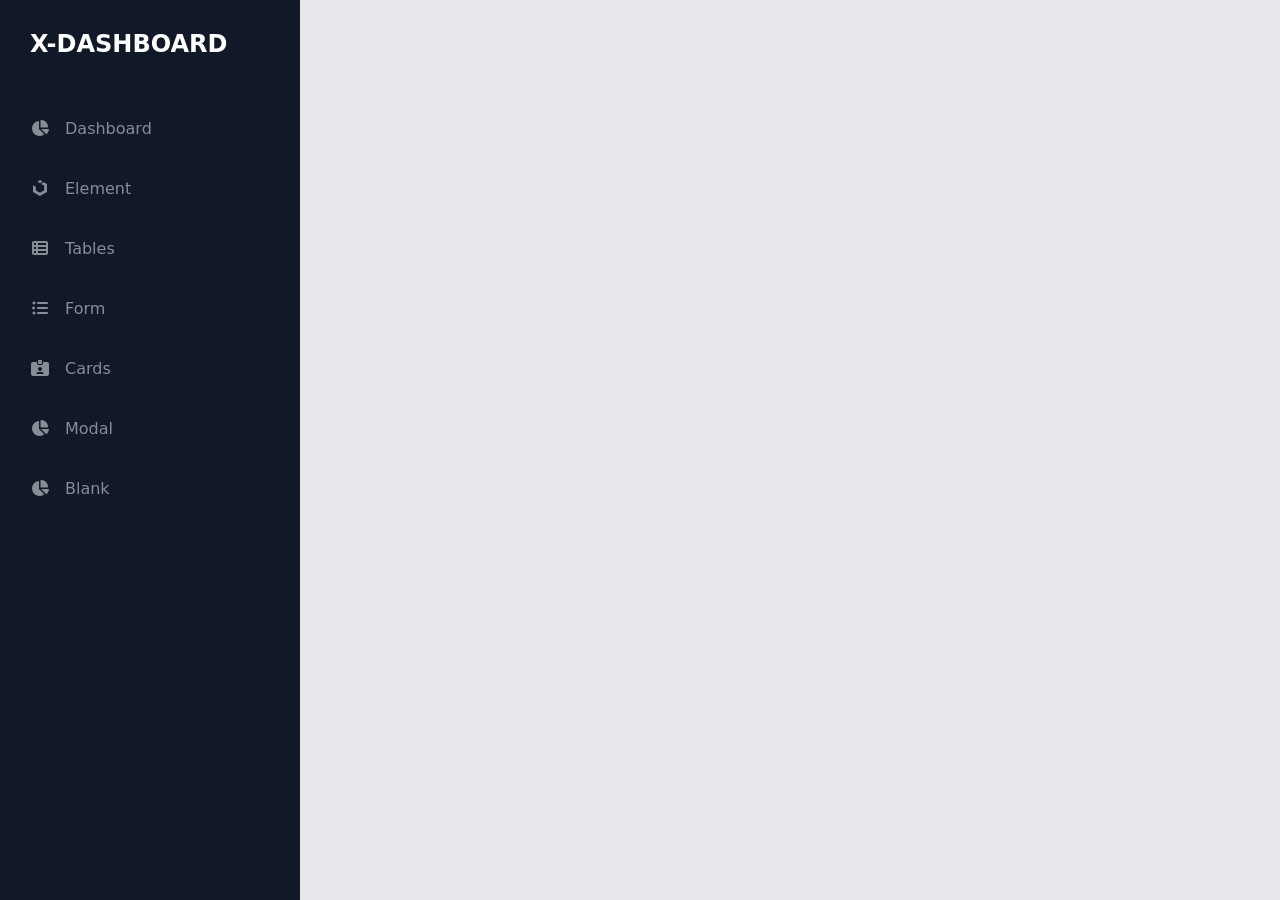
==== images/index.html @ c93c06ad "dashboard layout" ====
<!DOCTYPE html>
<html lang="en">
<head>
    <meta charset="UTF-8">
    <meta name="viewport" content="width=device-width, initial-scale=1.0">
    <title>Dashboard</title>
    <link rel="stylesheet" href="style.css">
    <link rel="stylesheet" href="https://cdnjs.cloudflare.com/ajax/libs/font-awesome/6.4.2/css/all.min.css" integrity="sha512-z3gLpd7yknf1YoNbCzqRKc4qyor8gaKU1qmn+CShxbuBusANI9QpRohGBreCFkKxLhei6S9CQXFEbbKuqLg0DA==" crossorigin="anonymous" referrerpolicy="no-referrer" />

</head>
<body>
    <section id="menu">
        <div class="logo">
            <!-- <img src="./hey.png" alt=""> -->
            <h1>X-DASHBOARD</h1>
        </div>
        <div class="items">
            <li><i class="fa-solid fa-chart-pie"></i><a href="#">Dashboard</a></li>
            <li><i class="fa-brands fa-uikit"></i><a href="#">Element</a></li>
            <li><i class="fa-solid fa-table-list"></i><a href="#">Tables</a></li>
            <li><i class="fa-solid fa-list-ul"></i><a href="#">Form</a></li>
            <li><i class="fa-solid fa-id-card-clip"></i><a href="#">Cards</a></li>
            <li><i class="fa-solid fa-chart-pie"></i><a href="#">Modal</a></li>
            <li><i class="fa-solid fa-chart-pie"></i><a href="#">Blank</a></li>
        </div>
    </section>
    
</body>
</html>
---- images/style.css ----
*{
    margin: 0;
    padding: 0;
    box-sizing: border-box;
    font-family: system-ui, -apple-system, BlinkMacSystemFont, 'Segoe UI', Roboto, Oxygen, Ubuntu, Cantarell, 'Open Sans', 'Helvetica Neue', sans-serif;
}

body{
    position: relative;
    width: 100%;
    background-color: #E5E7EB;
}

#menu{
    background-color: #111827;
    width: 300px;
    height: 100vh;
}

#menu .logo img{
width: 70px;
margin-right: 15px;
}

#menu .logo{
    display: flex;
    align-items: center;
    color: #ffff;
    padding: 30px 0 0 30px;
}

#menu .items{
    margin-top: 40px;
}

#menu .items li{
    list-style: none;
    padding: 15px 0;
}

#menu .items li i{
    color: rgb(134, 141, 151);
    width: 30px;
    height: 30px;
    line-height: 30px;
    text-align: center;
    margin: 0 10px 0 25px;
}

#menu .items li  a{
    text-decoration: none;
    color: rgb(134, 141, 151);
    font-family: 300px;
}
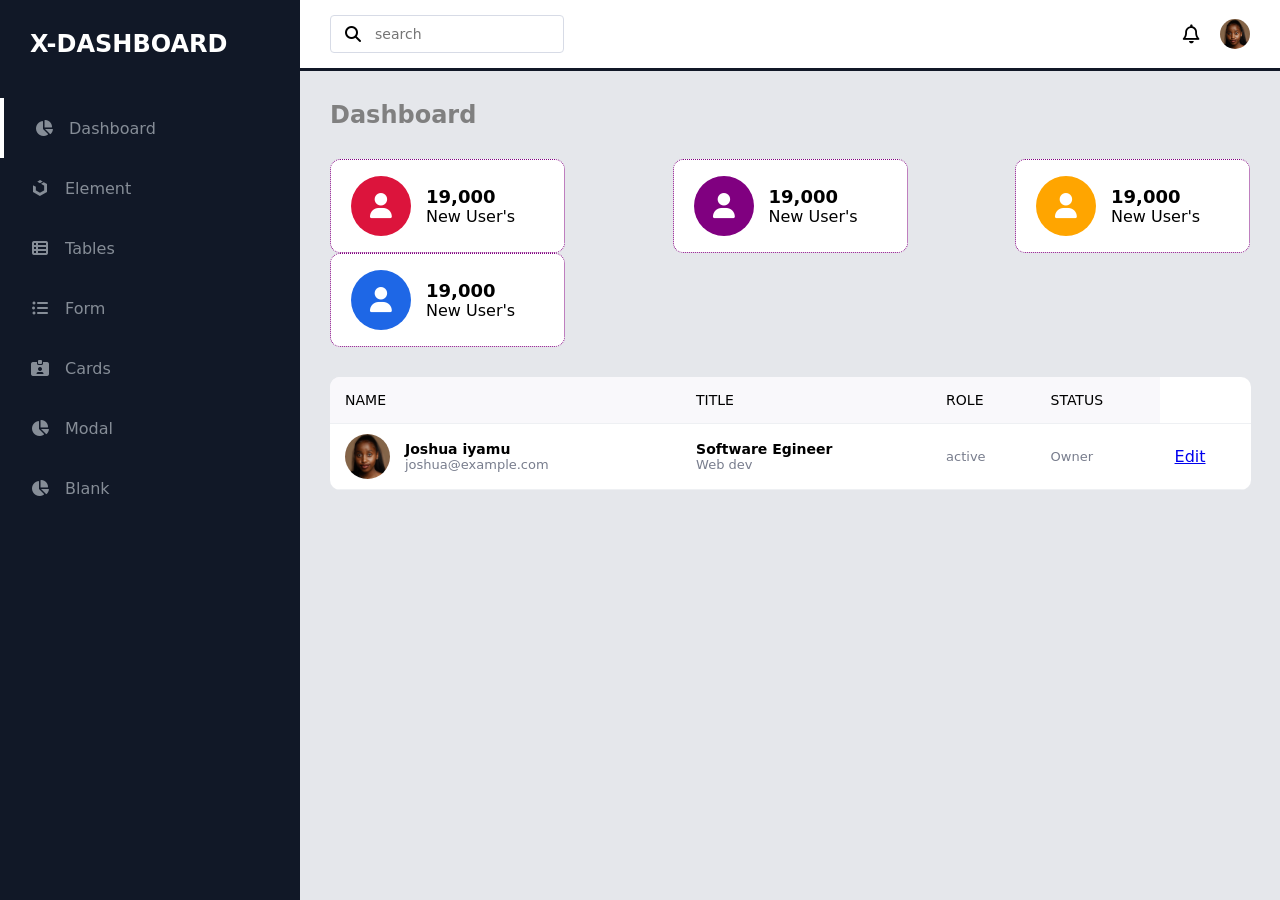
==== commit 71a486f7: "Working on the table structure of css in xdashboad" ====
--- a/images/index.html
+++ b/images/index.html
@@ -1,29 +1,119 @@
 <!DOCTYPE html>
 <html lang="en">
-<head>
-    <meta charset="UTF-8">
-    <meta name="viewport" content="width=device-width, initial-scale=1.0">
+  <head>
+    <meta charset="UTF-8" />
+    <meta name="viewport" content="width=device-width, initial-scale=1.0" />
     <title>Dashboard</title>
-    <link rel="stylesheet" href="style.css">
-    <link rel="stylesheet" href="https://cdnjs.cloudflare.com/ajax/libs/font-awesome/6.4.2/css/all.min.css" integrity="sha512-z3gLpd7yknf1YoNbCzqRKc4qyor8gaKU1qmn+CShxbuBusANI9QpRohGBreCFkKxLhei6S9CQXFEbbKuqLg0DA==" crossorigin="anonymous" referrerpolicy="no-referrer" />
+    <link rel="stylesheet" href="style.css" />
+    <link
+      rel="stylesheet"
+      href="https://cdnjs.cloudflare.com/ajax/libs/font-awesome/6.4.2/css/all.min.css"
+      integrity="sha512-z3gLpd7yknf1YoNbCzqRKc4qyor8gaKU1qmn+CShxbuBusANI9QpRohGBreCFkKxLhei6S9CQXFEbbKuqLg0DA=="
+      crossorigin="anonymous"
+      referrerpolicy="no-referrer"
+    />
+  </head>
+  <body>
+    <section id="menu">
+      <div class="logo">
+        <!-- <img src="./hey.png" alt=""> -->
+        <h1>X-DASHBOARD</h1>
+      </div>
+      <div class="items">
+        <li><i class="fa-solid fa-chart-pie"></i><a href="#">Dashboard</a></li>
+        <li><i class="fa-brands fa-uikit"></i><a href="#">Element</a></li>
+        <li><i class="fa-solid fa-table-list"></i><a href="#">Tables</a></li>
+        <li><i class="fa-solid fa-list-ul"></i><a href="#">Form</a></li>
+        <li><i class="fa-solid fa-id-card-clip"></i><a href="#">Cards</a></li>
+        <li><i class="fa-solid fa-chart-pie"></i><a href="#">Modal</a></li>
+        <li><i class="fa-solid fa-chart-pie"></i><a href="#">Blank</a></li>
+      </div>
+    </section>
 
-</head>
-<body>
-    <section id="menu">
-        <div class="logo">
-            <!-- <img src="./hey.png" alt=""> -->
-            <h1>X-DASHBOARD</h1>
+    <section id="interface">
+      <div class="navigation">
+        <div class="n1">
+          <div class="search">
+            <i class="fa-solid fa-magnifying-glass"></i>
+            <input type="text" placeholder="search" />
+          </div>
         </div>
-        <div class="items">
-            <li><i class="fa-solid fa-chart-pie"></i><a href="#">Dashboard</a></li>
-            <li><i class="fa-brands fa-uikit"></i><a href="#">Element</a></li>
-            <li><i class="fa-solid fa-table-list"></i><a href="#">Tables</a></li>
-            <li><i class="fa-solid fa-list-ul"></i><a href="#">Form</a></li>
-            <li><i class="fa-solid fa-id-card-clip"></i><a href="#">Cards</a></li>
-            <li><i class="fa-solid fa-chart-pie"></i><a href="#">Modal</a></li>
-            <li><i class="fa-solid fa-chart-pie"></i><a href="#">Blank</a></li>
+
+        <div class="profile">
+          <i class="fa-solid fa-bell"></i>
+          <img src="./profile.jpg" alt="" />
         </div>
+      </div>
+
+      <h3 class="i-name">Dashboard</h3>
+
+      <div class="values">
+        <div class="fastbox">
+          <i class="fa-solid fa-user"></i>
+          <div>
+            <h3>19,000</h3>
+            <span>New User's</span>
+          </div>
+        </div>
+        <div class="fastbox">
+          <i class="fa-solid fa-user"></i>
+          <div>
+            <h3>19,000</h3>
+            <span>New User's</span>
+          </div>
+        </div>
+        <div class="fastbox">
+          <i class="fa-solid fa-user"></i>
+          <div>
+            <h3>19,000</h3>
+            <span>New User's</span>
+          </div>
+        </div>
+        <div class="fastbox">
+          <i class="fa-solid fa-user"></i>
+          <div>
+            <h3>19,000</h3>
+            <span>New User's</span>
+          </div>
+        </div>
+      </div>
+
+      <div class="board">
+        <table width="100%">
+          <thead>
+            <tr>
+              <td>Name</td>
+              <td>Title</td>
+              <td>Role</td>
+              <td>Status</td>
+            </tr>
+          </thead>
+          <tbody>
+            <tr>
+              <td class="people">
+                <img src="./profile.jpg" alt=""/>
+                <div class="people-de">
+                  <h5>Joshua iyamu</h5>
+                  <p>joshua@example.com</p>
+                </div>
+              </td>
+
+              <td class="people-des">
+                <h5>Software Egineer</h5>
+                <p>Web dev</p>
+              </td>
+
+              <td class="active">
+                <p>active</p>
+                <td class="role">
+                    <p>Owner</p>
+                </td>
+                <td class="edit"><a href="#">Edit</a></td>
+              </td>
+            </tr>
+          </tbody>
+        </table>
+      </div>
     </section>
-    
-</body>
-</html>+  </body>
+</html>
--- a/images/style.css
+++ b/images/style.css
@@ -1,54 +1,231 @@
-*{
-    margin: 0;
-    padding: 0;
-    box-sizing: border-box;
-    font-family: system-ui, -apple-system, BlinkMacSystemFont, 'Segoe UI', Roboto, Oxygen, Ubuntu, Cantarell, 'Open Sans', 'Helvetica Neue', sans-serif;
-}
-
-body{
-    position: relative;
-    width: 100%;
-    background-color: #E5E7EB;
-}
-
-#menu{
-    background-color: #111827;
-    width: 300px;
-    height: 100vh;
-}
-
-#menu .logo img{
-width: 70px;
-margin-right: 15px;
-}
-
-#menu .logo{
+* {
+  margin: 0;
+  padding: 0;
+  box-sizing: border-box;
+  font-family: system-ui, -apple-system, BlinkMacSystemFont, "Segoe UI", Roboto,
+    Oxygen, Ubuntu, Cantarell, "Open Sans", "Helvetica Neue", sans-serif;
+}
+
+body {
+  position: relative;
+  width: 100%;
+  background-color: #e5e7eb;
+  display: flex;
+}
+
+#menu {
+  background-color: #111827;
+  width: 300px;
+  height: 100vh;
+}
+
+#menu .logo img {
+  width: 70px;
+  margin-right: 15px;
+}
+
+#menu .logo {
+  display: flex;
+  align-items: center;
+  color: #ffff;
+  padding: 30px 0 0 30px;
+}
+
+#menu .items {
+  margin-top: 40px;
+}
+
+#menu .items li {
+  list-style: none;
+  padding: 15px 0;
+}
+
+#menu .items li i {
+  color: rgb(134, 141, 151);
+  width: 30px;
+  height: 30px;
+  line-height: 30px;
+  text-align: center;
+  margin: 0 10px 0 25px;
+}
+
+#menu .items li a {
+  text-decoration: none;
+  color: rgb(134, 141, 151);
+  font-family: 300px;
+}
+
+#menu .items li:hover {
+  background-color: #253047;
+  cursor: pointer;
+}
+
+#menu .items li:nth-child(1) {
+  border-left: 4px solid #ffff;
+}
+
+#menu .items li a:hover {
+  color: #ffff;
+}
+#menu .items li i:hover {
+  color: #ffff;
+}
+
+#interface {
+  width: calc(100% - 300px);
+}
+
+#interface .navigation {
+  display: flex;
+  align-items: center;
+  justify-content: space-between;
+  padding: 15px 30px;
+  background: #fff;
+  border-bottom: 3px solid #111827;
+}
+
+#interface .navigation .search {
+  display: flex;
+  justify-content: flex-start;
+  align-items: center;
+  padding: 10px 14px;
+  border: 1px solid #d7dbe6;
+  border-radius: 4px;
+}
+#interface .navigation .search i {
+  margin-right: 14px;
+}
+#interface .navigation .search input {
+  border: none;
+  outline: none;
+  font-size: 14px;
+}
+
+#interface .navigation .profile {
+  display: flex;
+  justify-content: flex-start;
+  align-items: center;
+}
+
+#interface .navigation .profile i {
+  margin-right: 20px;
+  font-size: 19px;
+  font-weight: 400;
+}
+
+#interface .navigation .profile img {
+  width: 30px;
+  height: 30px;
+  object-fit: cover;
+  border-radius: 50px;
+}
+.i-name {
+  color: grey;
+  padding: 30px 30px 0px 30px;
+  font-size: 24px;
+  font-weight: 700;
+}
+
+.values {
+  padding: 30px 30px 0px 30px;
+  display: flex;
+  justify-content: space-between;
+  align-items: center;
+  flex-wrap: wrap;
+}
+
+.values .fastbox {
+  background-color: #fff;
+  width: 235px;
+  padding: 16px 20px;
+  border-radius: 10px;
+  display: flex;
+  justify-content: flex-start;
+  align-items: center;
+  border: 1px dotted purple;
+}
+
+.values .fastbox i {
+  font-size: 25px;
+  width: 60px;
+  height: 60px;
+  line-height: 60px;
+  border-radius: 50%;
+  text-align: center;
+  color: #fff;
+  margin-right: 15px;
+}
+
+.values .fastbox:nth-child(1) i {
+  background-color: crimson;
+}
+.values .fastbox:nth-child(2) i {
+  background-color: purple;
+}
+
+.values .fastbox:nth-child(3) i {
+  background-color: orange;
+}
+
+.values .fastbox:nth-child(4) i {
+  background-color: rgb(30, 103, 230);
+}
+
+.values .fastbox h3 {
+  font-size: 18px;
+  font-weight: 600;
+}
+
+.values .fastbox spam {
+  font-size: 18px;
+  font-weight: 600;
+}
+
+.board{
+    width: 94%;
+    margin: 30px 0px 30px 30px;
+    overflow: auto;
+    background-color: #fff;
+    border-radius: 10px;
+}
+
+.board img{
+    width: 45px;
+    height: 45px;
+    object-fit: cover;
+    border-radius: 50px;
+    margin-right: 15px;
+}
+
+.board h5{
+    font-size: 14px;
+    font-weight: 600;
+}
+.board p{
+    font-weight: 400;
+    font-size: 13px;
+    color: #787d8d;
+}
+.board .people{
     display: flex;
     align-items: center;
-    color: #ffff;
-    padding: 30px 0 0 30px;
-}
-
-#menu .items{
-    margin-top: 40px;
-}
-
-#menu .items li{
-    list-style: none;
-    padding: 15px 0;
-}
-
-#menu .items li i{
-    color: rgb(134, 141, 151);
-    width: 30px;
-    height: 30px;
-    line-height: 30px;
-    text-align: center;
-    margin: 0 10px 0 25px;
-}
-
-#menu .items li  a{
-    text-decoration: none;
-    color: rgb(134, 141, 151);
-    font-family: 300px;
+    justify-content: flex-start;
+    text-align: start;
+}
+
+table{
+    border-collapse: collapse;
+}
+tr{
+    border-bottom: 1px solid #eef0f3;
+}
+thead td{
+font-size: 14px;
+text-transform: uppercase;
+background-color: #F9F8FB;
+text-align: start;
+padding:15px;
+}
+tbody tr td{
+    padding: 10px 15px;
 }
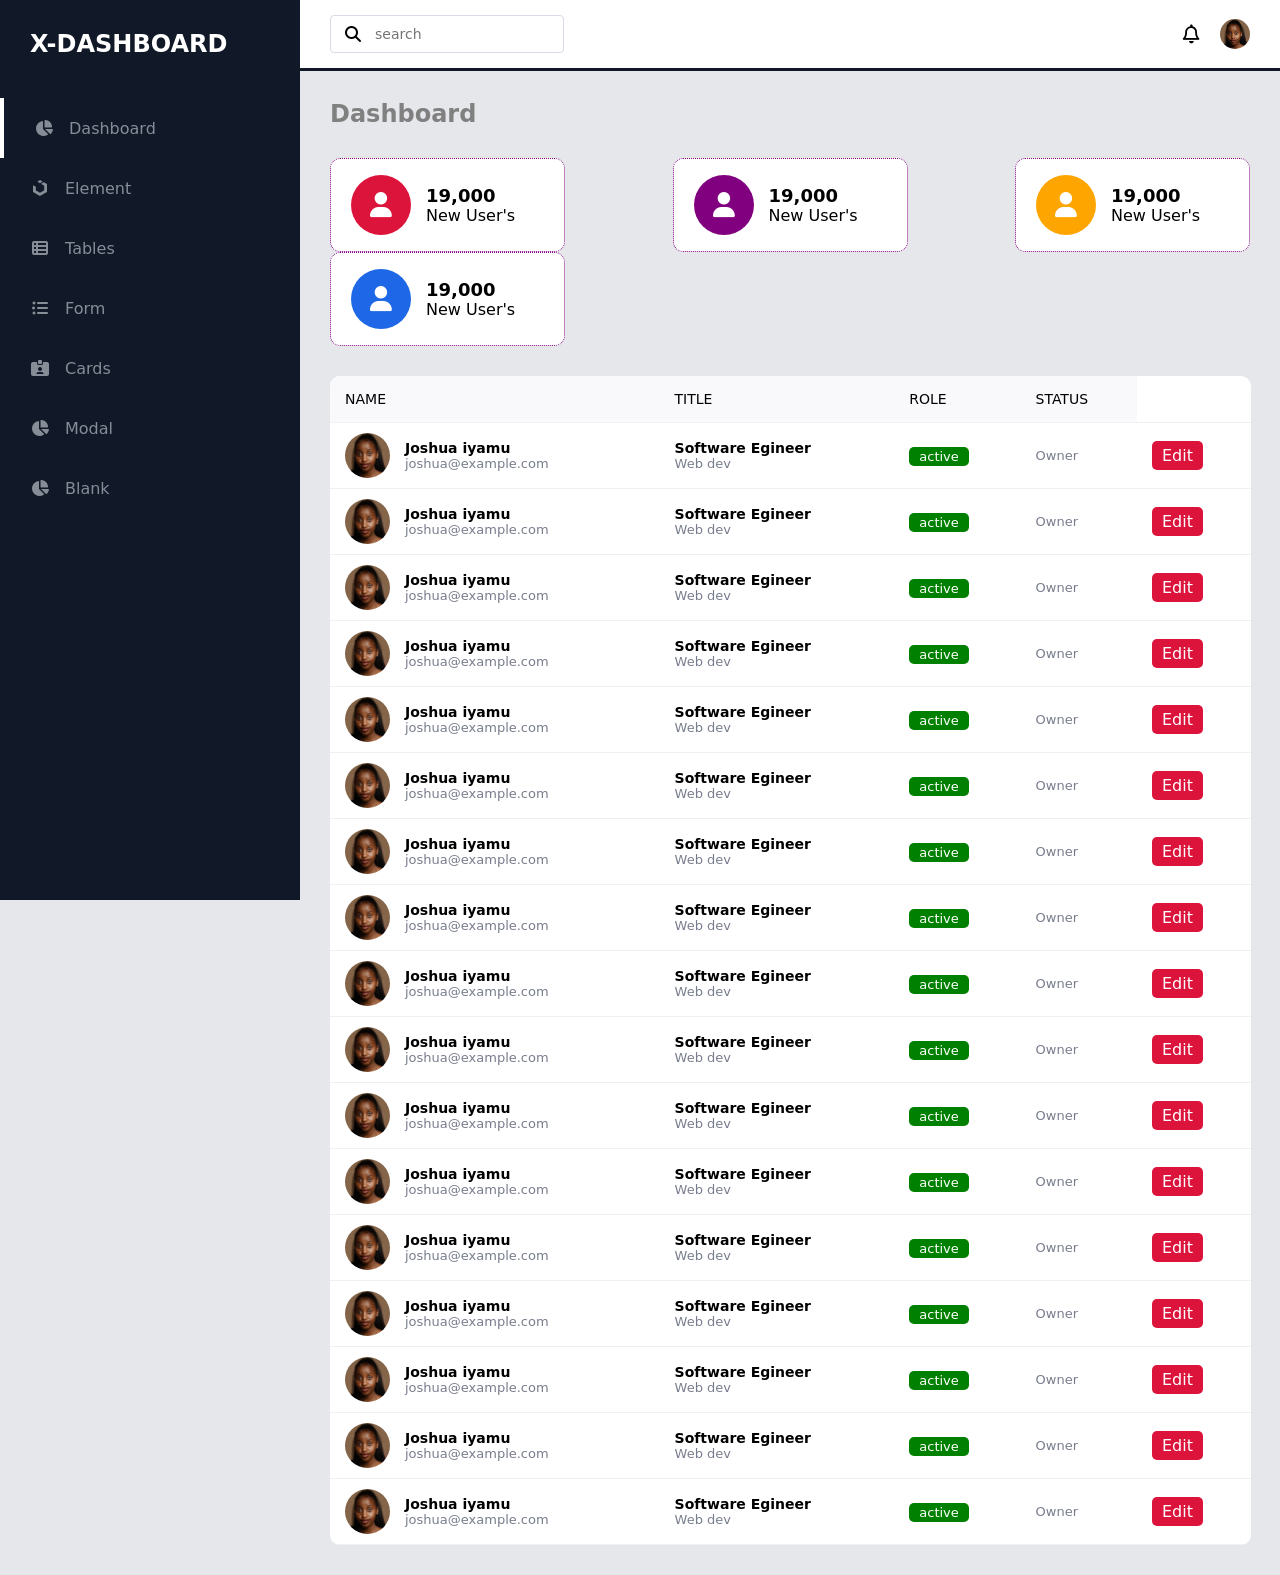
==== commit 61b15c5a: "finished css dashboard" ====
--- a/images/index.html
+++ b/images/index.html
@@ -12,6 +12,7 @@
       crossorigin="anonymous"
       referrerpolicy="no-referrer"
     />
+    <script src="https://code.jquery.com/jquery-3.7.1.min.js" ></script> 
   </head>
   <body>
     <section id="menu">
@@ -33,6 +34,9 @@
     <section id="interface">
       <div class="navigation">
         <div class="n1">
+            <div >
+                <i id="menu-btn" class="fa-solid fa-bars"></i>
+            </div>
           <div class="search">
             <i class="fa-solid fa-magnifying-glass"></i>
             <input type="text" placeholder="search" />
@@ -111,9 +115,366 @@
                 <td class="edit"><a href="#">Edit</a></td>
               </td>
             </tr>
+            <tr>
+                <td class="people">
+                  <img src="./profile.jpg" alt=""/>
+                  <div class="people-de">
+                    <h5>Joshua iyamu</h5>
+                    <p>joshua@example.com</p>
+                  </div>
+                </td>
+  
+                <td class="people-des">
+                  <h5>Software Egineer</h5>
+                  <p>Web dev</p>
+                </td>
+  
+                <td class="active">
+                  <p>active</p>
+                  <td class="role">
+                      <p>Owner</p>
+                  </td>
+                  <td class="edit"><a href="#">Edit</a></td>
+                </td>
+              </tr>
+              <tr>
+                <td class="people">
+                  <img src="./profile.jpg" alt=""/>
+                  <div class="people-de">
+                    <h5>Joshua iyamu</h5>
+                    <p>joshua@example.com</p>
+                  </div>
+                </td>
+  
+                <td class="people-des">
+                  <h5>Software Egineer</h5>
+                  <p>Web dev</p>
+                </td>
+  
+                <td class="active">
+                  <p>active</p>
+                  <td class="role">
+                      <p>Owner</p>
+                  </td>
+                  <td class="edit"><a href="#">Edit</a></td>
+                </td>
+              </tr>
+              <tr>
+                <td class="people">
+                  <img src="./profile.jpg" alt=""/>
+                  <div class="people-de">
+                    <h5>Joshua iyamu</h5>
+                    <p>joshua@example.com</p>
+                  </div>
+                </td>
+  
+                <td class="people-des">
+                  <h5>Software Egineer</h5>
+                  <p>Web dev</p>
+                </td>
+  
+                <td class="active">
+                  <p>active</p>
+                  <td class="role">
+                      <p>Owner</p>
+                  </td>
+                  <td class="edit"><a href="#">Edit</a></td>
+                </td>
+              </tr>
+              <tr>
+                <td class="people">
+                  <img src="./profile.jpg" alt=""/>
+                  <div class="people-de">
+                    <h5>Joshua iyamu</h5>
+                    <p>joshua@example.com</p>
+                  </div>
+                </td>
+  
+                <td class="people-des">
+                  <h5>Software Egineer</h5>
+                  <p>Web dev</p>
+                </td>
+  
+                <td class="active">
+                  <p>active</p>
+                  <td class="role">
+                      <p>Owner</p>
+                  </td>
+                  <td class="edit"><a href="#">Edit</a></td>
+                </td>
+              </tr>
+              <tr>
+                <td class="people">
+                  <img src="./profile.jpg" alt=""/>
+                  <div class="people-de">
+                    <h5>Joshua iyamu</h5>
+                    <p>joshua@example.com</p>
+                  </div>
+                </td>
+  
+                <td class="people-des">
+                  <h5>Software Egineer</h5>
+                  <p>Web dev</p>
+                </td>
+  
+                <td class="active">
+                  <p>active</p>
+                  <td class="role">
+                      <p>Owner</p>
+                  </td>
+                  <td class="edit"><a href="#">Edit</a></td>
+                </td>
+              </tr>
+              <tr>
+                <td class="people">
+                  <img src="./profile.jpg" alt=""/>
+                  <div class="people-de">
+                    <h5>Joshua iyamu</h5>
+                    <p>joshua@example.com</p>
+                  </div>
+                </td>
+  
+                <td class="people-des">
+                  <h5>Software Egineer</h5>
+                  <p>Web dev</p>
+                </td>
+  
+                <td class="active">
+                  <p>active</p>
+                  <td class="role">
+                      <p>Owner</p>
+                  </td>
+                  <td class="edit"><a href="#">Edit</a></td>
+                </td>
+              </tr>
+              <tr>
+                <td class="people">
+                  <img src="./profile.jpg" alt=""/>
+                  <div class="people-de">
+                    <h5>Joshua iyamu</h5>
+                    <p>joshua@example.com</p>
+                  </div>
+                </td>
+  
+                <td class="people-des">
+                  <h5>Software Egineer</h5>
+                  <p>Web dev</p>
+                </td>
+  
+                <td class="active">
+                  <p>active</p>
+                  <td class="role">
+                      <p>Owner</p>
+                  </td>
+                  <td class="edit"><a href="#">Edit</a></td>
+                </td>
+              </tr>
+              <tr>
+                <td class="people">
+                  <img src="./profile.jpg" alt=""/>
+                  <div class="people-de">
+                    <h5>Joshua iyamu</h5>
+                    <p>joshua@example.com</p>
+                  </div>
+                </td>
+  
+                <td class="people-des">
+                  <h5>Software Egineer</h5>
+                  <p>Web dev</p>
+                </td>
+  
+                <td class="active">
+                  <p>active</p>
+                  <td class="role">
+                      <p>Owner</p>
+                  </td>
+                  <td class="edit"><a href="#">Edit</a></td>
+                </td>
+              </tr>
+              <tr>
+                <td class="people">
+                  <img src="./profile.jpg" alt=""/>
+                  <div class="people-de">
+                    <h5>Joshua iyamu</h5>
+                    <p>joshua@example.com</p>
+                  </div>
+                </td>
+  
+                <td class="people-des">
+                  <h5>Software Egineer</h5>
+                  <p>Web dev</p>
+                </td>
+  
+                <td class="active">
+                  <p>active</p>
+                  <td class="role">
+                      <p>Owner</p>
+                  </td>
+                  <td class="edit"><a href="#">Edit</a></td>
+                </td>
+              </tr>
+              <tr>
+                <td class="people">
+                  <img src="./profile.jpg" alt=""/>
+                  <div class="people-de">
+                    <h5>Joshua iyamu</h5>
+                    <p>joshua@example.com</p>
+                  </div>
+                </td>
+  
+                <td class="people-des">
+                  <h5>Software Egineer</h5>
+                  <p>Web dev</p>
+                </td>
+  
+                <td class="active">
+                  <p>active</p>
+                  <td class="role">
+                      <p>Owner</p>
+                  </td>
+                  <td class="edit"><a href="#">Edit</a></td>
+                </td>
+              </tr>
+              <tr>
+                <td class="people">
+                  <img src="./profile.jpg" alt=""/>
+                  <div class="people-de">
+                    <h5>Joshua iyamu</h5>
+                    <p>joshua@example.com</p>
+                  </div>
+                </td>
+  
+                <td class="people-des">
+                  <h5>Software Egineer</h5>
+                  <p>Web dev</p>
+                </td>
+  
+                <td class="active">
+                  <p>active</p>
+                  <td class="role">
+                      <p>Owner</p>
+                  </td>
+                  <td class="edit"><a href="#">Edit</a></td>
+                </td>
+              </tr>
+              <tr>
+                <td class="people">
+                  <img src="./profile.jpg" alt=""/>
+                  <div class="people-de">
+                    <h5>Joshua iyamu</h5>
+                    <p>joshua@example.com</p>
+                  </div>
+                </td>
+  
+                <td class="people-des">
+                  <h5>Software Egineer</h5>
+                  <p>Web dev</p>
+                </td>
+  
+                <td class="active">
+                  <p>active</p>
+                  <td class="role">
+                      <p>Owner</p>
+                  </td>
+                  <td class="edit"><a href="#">Edit</a></td>
+                </td>
+              </tr>
+              <tr>
+                <td class="people">
+                  <img src="./profile.jpg" alt=""/>
+                  <div class="people-de">
+                    <h5>Joshua iyamu</h5>
+                    <p>joshua@example.com</p>
+                  </div>
+                </td>
+  
+                <td class="people-des">
+                  <h5>Software Egineer</h5>
+                  <p>Web dev</p>
+                </td>
+  
+                <td class="active">
+                  <p>active</p>
+                  <td class="role">
+                      <p>Owner</p>
+                  </td>
+                  <td class="edit"><a href="#">Edit</a></td>
+                </td>
+              </tr>
+              <tr>
+                <td class="people">
+                  <img src="./profile.jpg" alt=""/>
+                  <div class="people-de">
+                    <h5>Joshua iyamu</h5>
+                    <p>joshua@example.com</p>
+                  </div>
+                </td>
+  
+                <td class="people-des">
+                  <h5>Software Egineer</h5>
+                  <p>Web dev</p>
+                </td>
+  
+                <td class="active">
+                  <p>active</p>
+                  <td class="role">
+                      <p>Owner</p>
+                  </td>
+                  <td class="edit"><a href="#">Edit</a></td>
+                </td>
+              </tr>
+              <tr>
+                <td class="people">
+                  <img src="./profile.jpg" alt=""/>
+                  <div class="people-de">
+                    <h5>Joshua iyamu</h5>
+                    <p>joshua@example.com</p>
+                  </div>
+                </td>
+  
+                <td class="people-des">
+                  <h5>Software Egineer</h5>
+                  <p>Web dev</p>
+                </td>
+  
+                <td class="active">
+                  <p>active</p>
+                  <td class="role">
+                      <p>Owner</p>
+                  </td>
+                  <td class="edit"><a href="#">Edit</a></td>
+                </td>
+              </tr>
+              <tr>
+                <td class="people">
+                  <img src="./profile.jpg" alt=""/>
+                  <div class="people-de">
+                    <h5>Joshua iyamu</h5>
+                    <p>joshua@example.com</p>
+                  </div>
+                </td>
+  
+                <td class="people-des">
+                  <h5>Software Egineer</h5>
+                  <p>Web dev</p>
+                </td>
+  
+                <td class="active">
+                  <p>active</p>
+                  <td class="role">
+                      <p>Owner</p>
+                  </td>
+                  <td class="edit"><a href="#">Edit</a></td>
+                </td>
+              </tr>
           </tbody>
         </table>
       </div>
     </section>
+    <script>
+$("#menu-btn").click(function(){
+    $("#menu").toggleClass("active");
+});
+    </script>
   </body>
 </html>
--- a/images/style.css
+++ b/images/style.css
@@ -16,7 +16,10 @@
 #menu {
   background-color: #111827;
   width: 300px;
-  height: 100vh;
+  height: 100%;
+  position: fixed;
+  left: 0;
+  right: 0;
 }
 
 #menu .logo img {
@@ -73,6 +76,8 @@
 
 #interface {
   width: calc(100% - 300px);
+  margin-left: 300px;
+  position: relative;
 }
 
 #interface .navigation {
@@ -82,6 +87,8 @@
   padding: 15px 30px;
   background: #fff;
   border-bottom: 3px solid #111827;
+  position: fixed;
+  width: calc(100% - 300px);
 }
 
 #interface .navigation .search {
@@ -119,11 +126,23 @@
   object-fit: cover;
   border-radius: 50px;
 }
+.n1{
+    display: flex;
+    justify-content: flex-start;
+    align-items: center;
+}
+#menu-btn{
+    font-size: 20px;
+    cursor: pointer;
+    margin-right: 20px;
+    display: none;
+}
 .i-name {
   color: grey;
   padding: 30px 30px 0px 30px;
   font-size: 24px;
   font-weight: 700;
+  margin-top: 70px;
 }
 
 .values {
@@ -228,4 +247,87 @@
 }
 tbody tr td{
     padding: 10px 15px;
+}
+
+.active p{
+    background-color: green;
+    display: inline-block;
+    padding: 2px 10px;
+    color: white;
+    border-radius: 5px;
+}
+
+.edit a{
+    text-decoration: none;
+    background-color: crimson;
+    padding: 5px 10px;
+    color: white;
+    border-radius: 5px;
+    cursor: pointer;
+
+}
+/* end of coding the entire dashboard now starting the responsiveness */
+
+@media (max-width:769px){
+    #menu{
+        width: 270px;
+        position: fixed;
+        left: -270px;
+        transition: 0.5s ease;
+
+    }
+    #menu.active{
+        left: 0px;
+    }
+    #menu-btn{
+        display: initial;
+    }
+    #interface {
+        width:100%;
+     margin-left:0px;
+        position: relative;
+        transition: 0.5s ease;
+    }
+    #menu.active~ #interface{
+        width: calc(100%-270px);
+        margin-left: 270px;
+    }
+
+    #interface .navigation {
+        width:100%
+    }
+
+    .values {
+        padding: 30px 30px 0px 30px;
+         justify-content: flex-start;
+
+    }
+    .values .fastbox {
+        padding: 16px 20px;
+        margin: 10px 20px 10px 0;
+      
+    }
+    .board {
+        width: 92%;
+        padding: 0;
+        overflow-x: auto;
+    }
+    .table{
+        width: 100%;
+        border-collapse: collapse;
+    }
+}
+
+
+
+/* media query for smaller screen */
+@media (max-width:477px) {
+    #interface .navigation {
+        padding: 15px;
+
+    }
+    #interface .navigation .search input {
+        width: 150px;
+    }
+
 }
